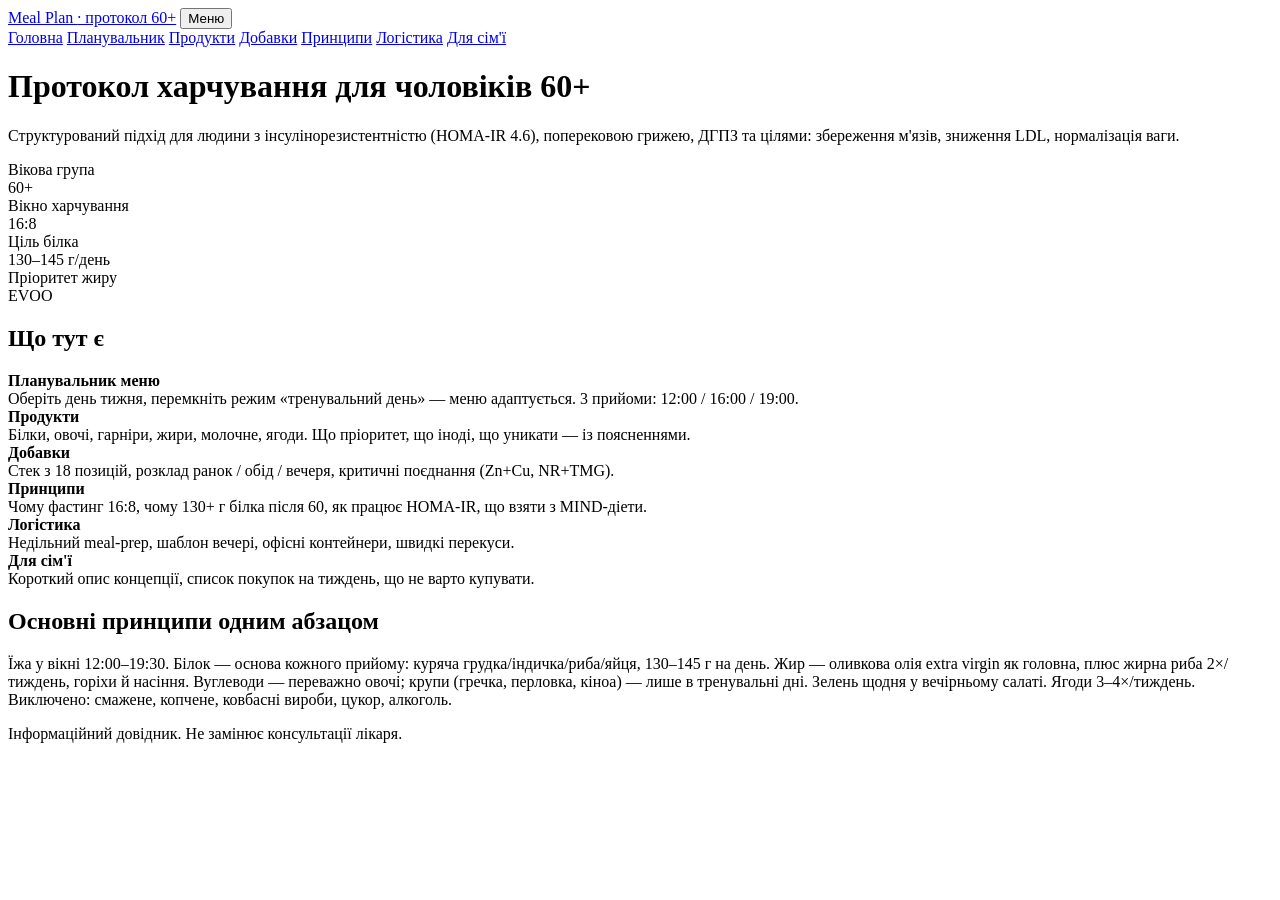
==== index.html @ ad132ace "Add files via upload" ====
<!DOCTYPE html>
<html lang="uk">
<head>
  <meta charset="UTF-8">
  <meta name="viewport" content="width=device-width, initial-scale=1.0">
  <title>Головна · Meal Plan</title>
  <meta name="description" content="Протокол харчування для чоловіків 60+ з інсулінорезистентністю. Меню на тиждень, продукти, добавки, принципи.">
  <link rel="stylesheet" href="style.css">
</head>
<body>
<header class="topnav">
  <div class="topnav-inner">
    <a href="index.html" class="logo">Meal Plan <span>· протокол 60+</span></a>
    <button class="menu-toggle" aria-label="Меню">Меню</button>
    <nav class="navlinks">
      <a href="index.html" class="active">Головна</a>
      <a href="planner.html">Планувальник</a>
      <a href="products.html">Продукти</a>
      <a href="supplements.html">Добавки</a>
      <a href="principles.html">Принципи</a>
      <a href="recipes.html">Логістика</a>
      <a href="family.html">Для сім'ї</a>
    </nav>
  </div>
</header>

<main class="container">

<h1>Протокол харчування для чоловіків 60+</h1>
<p class="lead">Структурований підхід для людини з інсулінорезистентністю (HOMA-IR 4.6), поперековою грижею, ДГПЗ та цілями: збереження м'язів, зниження LDL, нормалізація ваги.</p>

<div class="metrics">
  <div class="metric"><div class="label">Вікова група</div><div class="value">60+</div></div>
  <div class="metric"><div class="label">Вікно харчування</div><div class="value">16:8</div></div>
  <div class="metric"><div class="label">Ціль білка</div><div class="value">130–145 г/день</div></div>
  <div class="metric"><div class="label">Пріоритет жиру</div><div class="value">EVOO</div></div>
</div>

<h2>Що тут є</h2>
<div class="card-grid">
  <a href="planner.html" style="text-decoration:none; color:inherit;">
    <div class="card">
      <div class="card-title"><strong>Планувальник меню</strong></div>
      <div class="card-sub">Оберіть день тижня, перемкніть режим «тренувальний день» — меню адаптується. 3 прийоми: 12:00 / 16:00 / 19:00.</div>
    </div>
  </a>
  <a href="products.html" style="text-decoration:none; color:inherit;">
    <div class="card">
      <div class="card-title"><strong>Продукти</strong></div>
      <div class="card-sub">Білки, овочі, гарніри, жири, молочне, ягоди. Що пріоритет, що іноді, що уникати — із поясненнями.</div>
    </div>
  </a>
  <a href="supplements.html" style="text-decoration:none; color:inherit;">
    <div class="card">
      <div class="card-title"><strong>Добавки</strong></div>
      <div class="card-sub">Стек з 18 позицій, розклад ранок / обід / вечеря, критичні поєднання (Zn+Cu, NR+TMG).</div>
    </div>
  </a>
  <a href="principles.html" style="text-decoration:none; color:inherit;">
    <div class="card">
      <div class="card-title"><strong>Принципи</strong></div>
      <div class="card-sub">Чому фастинг 16:8, чому 130+ г білка після 60, як працює HOMA-IR, що взяти з MIND-діети.</div>
    </div>
  </a>
  <a href="recipes.html" style="text-decoration:none; color:inherit;">
    <div class="card">
      <div class="card-title"><strong>Логістика</strong></div>
      <div class="card-sub">Недільний meal-prep, шаблон вечері, офісні контейнери, швидкі перекуси.</div>
    </div>
  </a>
  <a href="family.html" style="text-decoration:none; color:inherit;">
    <div class="card">
      <div class="card-title"><strong>Для сім'ї</strong></div>
      <div class="card-sub">Короткий опис концепції, список покупок на тиждень, що не варто купувати.</div>
    </div>
  </a>
</div>

<h2>Основні принципи одним абзацом</h2>
<p>Їжа у вікні 12:00–19:30. Білок — основа кожного прийому: куряча грудка/індичка/риба/яйця, 130–145 г на день. Жир — оливкова олія extra virgin як головна, плюс жирна риба 2×/тиждень, горіхи й насіння. Вуглеводи — переважно овочі; крупи (гречка, перловка, кіноа) — лише в тренувальні дні. Зелень щодня у вечірньому салаті. Ягоди 3–4×/тиждень. Виключено: смажене, копчене, ковбасні вироби, цукор, алкоголь.</p>

</main>

<footer class="footer container">
  <p>Інформаційний довідник. Не замінює консультації лікаря.</p>
</footer>

<script src="script.js"></script>
</body>
</html>
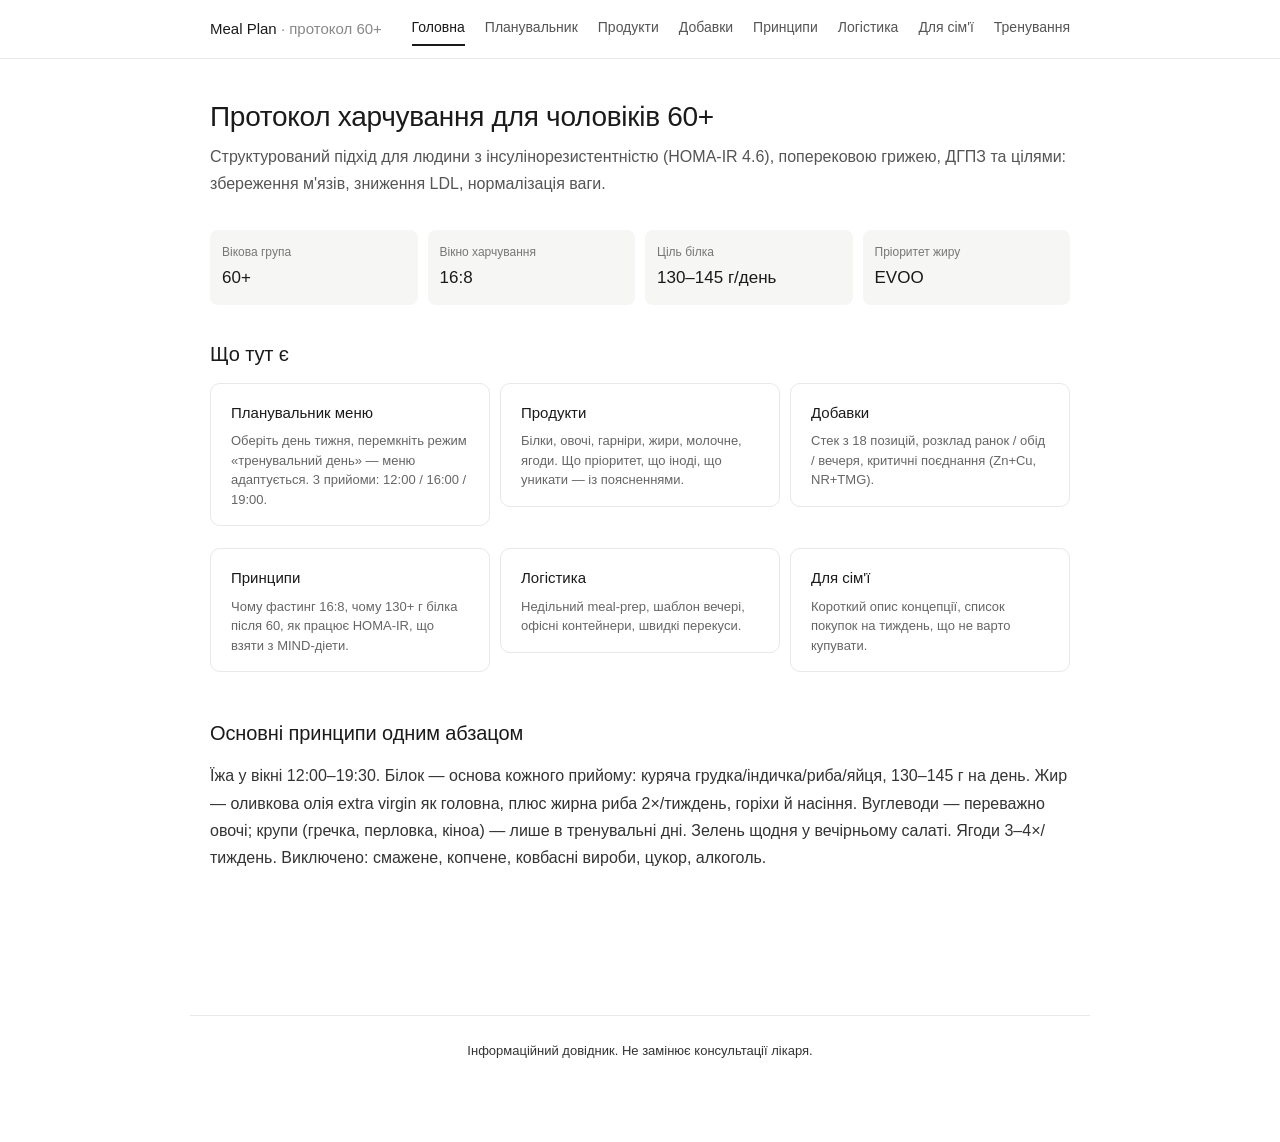
==== commit 1ea577fd: "Update index.html" ====
--- a/index.html
+++ b/index.html
@@ -20,6 +20,7 @@
       <a href="principles.html">Принципи</a>
       <a href="recipes.html">Логістика</a>
       <a href="family.html">Для сім'ї</a>
+      <a href="training.html">Тренування</a>
     </nav>
   </div>
 </header>
@@ -87,4 +88,4 @@
 
 <script src="script.js"></script>
 </body>
-</html>+</html>
--- a/style.css
+++ b/style.css
@@ -0,0 +1,338 @@
+/* === Base === */
+* { box-sizing: border-box; margin: 0; padding: 0; }
+
+html { font-size: 16px; scroll-behavior: smooth; }
+
+body {
+  font-family: -apple-system, BlinkMacSystemFont, "Segoe UI", Roboto, "Helvetica Neue", Arial, sans-serif;
+  color: #1a1a1a;
+  background: #ffffff;
+  line-height: 1.7;
+  -webkit-font-smoothing: antialiased;
+}
+
+/* === Layout === */
+.container {
+  max-width: 900px;
+  margin: 0 auto;
+  padding: 1.5rem 1.25rem 4rem;
+}
+
+/* === Top nav === */
+.topnav {
+  border-bottom: 1px solid #e8e8e8;
+  background: #fff;
+  position: sticky;
+  top: 0;
+  z-index: 10;
+}
+.topnav-inner {
+  max-width: 900px;
+  margin: 0 auto;
+  padding: 0.75rem 1.25rem;
+  display: flex;
+  align-items: center;
+  justify-content: space-between;
+  gap: 1rem;
+}
+.logo {
+  font-weight: 500;
+  font-size: 15px;
+  color: #1a1a1a;
+  text-decoration: none;
+  white-space: nowrap;
+}
+.logo span { color: #888; font-weight: 400; }
+
+.menu-toggle {
+  display: none;
+  background: none;
+  border: 1px solid #d8d8d8;
+  border-radius: 6px;
+  padding: 6px 10px;
+  cursor: pointer;
+  font-size: 14px;
+}
+
+.navlinks {
+  display: flex;
+  gap: 1.25rem;
+  flex-wrap: wrap;
+}
+.navlinks a {
+  color: #555;
+  text-decoration: none;
+  font-size: 14px;
+  padding: 4px 0;
+  border-bottom: 2px solid transparent;
+  transition: color 0.15s, border-color 0.15s;
+}
+.navlinks a:hover { color: #1a1a1a; }
+.navlinks a.active { color: #1a1a1a; border-bottom-color: #1a1a1a; }
+
+@media (max-width: 680px) {
+  .menu-toggle { display: block; }
+  .navlinks {
+    display: none;
+    position: absolute;
+    top: 100%;
+    left: 0;
+    right: 0;
+    background: #fff;
+    flex-direction: column;
+    gap: 0;
+    border-bottom: 1px solid #e8e8e8;
+    padding: 0.5rem 1.25rem 1rem;
+  }
+  .navlinks.open { display: flex; }
+  .navlinks a { padding: 10px 0; border-bottom: 1px solid #f0f0f0; }
+  .navlinks a:last-child { border-bottom: none; }
+}
+
+/* === Typography === */
+h1 {
+  font-size: 28px;
+  font-weight: 500;
+  line-height: 1.3;
+  margin: 1rem 0 0.5rem;
+  letter-spacing: -0.01em;
+}
+h2 {
+  font-size: 20px;
+  font-weight: 500;
+  margin: 2rem 0 0.75rem;
+  letter-spacing: -0.005em;
+}
+h3 {
+  font-size: 16px;
+  font-weight: 500;
+  margin: 1.5rem 0 0.5rem;
+}
+
+p { margin: 0 0 1rem; color: #333; }
+
+.lead {
+  font-size: 16px;
+  color: #555;
+  margin-bottom: 2rem;
+}
+
+ul, ol { margin: 0 0 1.25rem 1.25rem; }
+li { margin-bottom: 0.35rem; color: #333; }
+
+a { color: #0a5bc9; text-decoration: none; }
+a:hover { text-decoration: underline; }
+
+hr {
+  border: none;
+  border-top: 1px solid #e8e8e8;
+  margin: 2rem 0;
+}
+
+small, .muted { color: #888; font-size: 13px; }
+
+/* === Cards === */
+.card {
+  background: #fff;
+  border: 1px solid #e8e8e8;
+  border-radius: 10px;
+  padding: 1rem 1.25rem;
+  margin-bottom: 0.75rem;
+}
+
+.card-title {
+  display: flex;
+  justify-content: space-between;
+  align-items: flex-start;
+  gap: 12px;
+  margin-bottom: 6px;
+}
+.card-title strong { font-weight: 500; font-size: 15px; }
+.card-sub { font-size: 13px; color: #666; line-height: 1.5; }
+
+.card-grid {
+  display: grid;
+  grid-template-columns: repeat(auto-fit, minmax(240px, 1fr));
+  gap: 10px;
+}
+
+/* === Badges === */
+.badge {
+  font-size: 11px;
+  padding: 2px 8px;
+  border-radius: 12px;
+  white-space: nowrap;
+  display: inline-block;
+  font-weight: 500;
+}
+.badge-good { background: #EAF3DE; color: #173404; }
+.badge-ok   { background: #FAEEDA; color: #412402; }
+.badge-bad  { background: #FCEBEB; color: #501313; }
+.badge-info { background: #E6F1FB; color: #042C53; }
+
+/* === Summary box === */
+.summary {
+  background: #f6f6f4;
+  border-radius: 12px;
+  padding: 1rem 1.25rem;
+  margin-bottom: 2rem;
+}
+.summary p { margin: 0; }
+.summary .label { font-size: 13px; color: #777; margin-bottom: 4px; }
+.summary .value { font-size: 16px; font-weight: 500; color: #1a1a1a; }
+
+/* === Metrics === */
+.metrics {
+  display: grid;
+  grid-template-columns: repeat(auto-fit, minmax(140px, 1fr));
+  gap: 10px;
+  margin-bottom: 2rem;
+}
+.metric {
+  background: #f6f6f4;
+  border-radius: 8px;
+  padding: 12px;
+}
+.metric .label { font-size: 12px; color: #777; margin-bottom: 2px; }
+.metric .value { font-size: 17px; font-weight: 500; }
+
+/* === Tables === */
+table {
+  width: 100%;
+  border-collapse: collapse;
+  font-size: 14px;
+  margin: 1rem 0 1.5rem;
+}
+th, td {
+  text-align: left;
+  padding: 10px 8px;
+  border-bottom: 1px solid #ececec;
+  vertical-align: top;
+}
+th { font-weight: 500; color: #444; font-size: 13px; }
+
+/* === Tabs / Buttons === */
+.tabs {
+  display: flex;
+  gap: 4px;
+  border-bottom: 1px solid #e8e8e8;
+  margin-bottom: 1.5rem;
+  overflow-x: auto;
+  padding-bottom: 0;
+}
+.tab-btn {
+  padding: 10px 14px;
+  border: none;
+  background: transparent;
+  cursor: pointer;
+  font-size: 14px;
+  font-weight: 400;
+  color: #666;
+  border-bottom: 2px solid transparent;
+  white-space: nowrap;
+  font-family: inherit;
+}
+.tab-btn.active {
+  color: #1a1a1a;
+  font-weight: 500;
+  border-bottom-color: #1a1a1a;
+}
+.tab-btn:hover { color: #1a1a1a; }
+
+.day-btns {
+  display: flex;
+  gap: 6px;
+  flex-wrap: wrap;
+  margin-bottom: 1rem;
+}
+.day-btn {
+  padding: 8px 14px;
+  border: 1px solid #e0e0e0;
+  background: #fff;
+  border-radius: 8px;
+  cursor: pointer;
+  font-size: 13px;
+  font-family: inherit;
+  color: #1a1a1a;
+  transition: all 0.15s;
+}
+.day-btn.active {
+  background: #1a1a1a;
+  color: #fff;
+  border-color: #1a1a1a;
+  font-weight: 500;
+}
+.day-btn:hover:not(.active) {
+  background: #f5f5f5;
+}
+.day-btn.training {
+  border-color: #c8a050;
+}
+.day-btn.training.active {
+  background: #8a5c10;
+  border-color: #8a5c10;
+}
+
+/* === Meal blocks === */
+.meal {
+  background: #fff;
+  border: 1px solid #e8e8e8;
+  border-radius: 10px;
+  padding: 14px 16px;
+  margin-bottom: 10px;
+}
+.meal-head {
+  display: flex;
+  justify-content: space-between;
+  align-items: center;
+  margin-bottom: 8px;
+  flex-wrap: wrap;
+  gap: 8px;
+}
+.meal-time {
+  font-weight: 500;
+  font-size: 14px;
+  color: #1a1a1a;
+}
+.meal-protein {
+  font-size: 12px;
+  color: #777;
+}
+.meal ul { margin: 0 0 0 1.25rem; }
+.meal li { font-size: 14px; color: #333; line-height: 1.6; }
+
+/* === Highlight chips === */
+.chips {
+  display: flex;
+  flex-wrap: wrap;
+  gap: 6px;
+  margin-top: 10px;
+}
+.chip {
+  font-size: 11px;
+  padding: 3px 10px;
+  border-radius: 12px;
+  background: #EAF3DE;
+  color: #173404;
+}
+
+/* === Footer === */
+.footer {
+  margin-top: 4rem;
+  padding-top: 1.5rem;
+  border-top: 1px solid #e8e8e8;
+  color: #888;
+  font-size: 13px;
+  text-align: center;
+}
+
+/* === Page subnav (for products page) === */
+.subnav {
+  position: sticky;
+  top: 55px;
+  background: #fff;
+  border-bottom: 1px solid #e8e8e8;
+  margin: 0 -1.25rem 1.5rem;
+  padding: 0 1.25rem;
+  z-index: 5;
+}
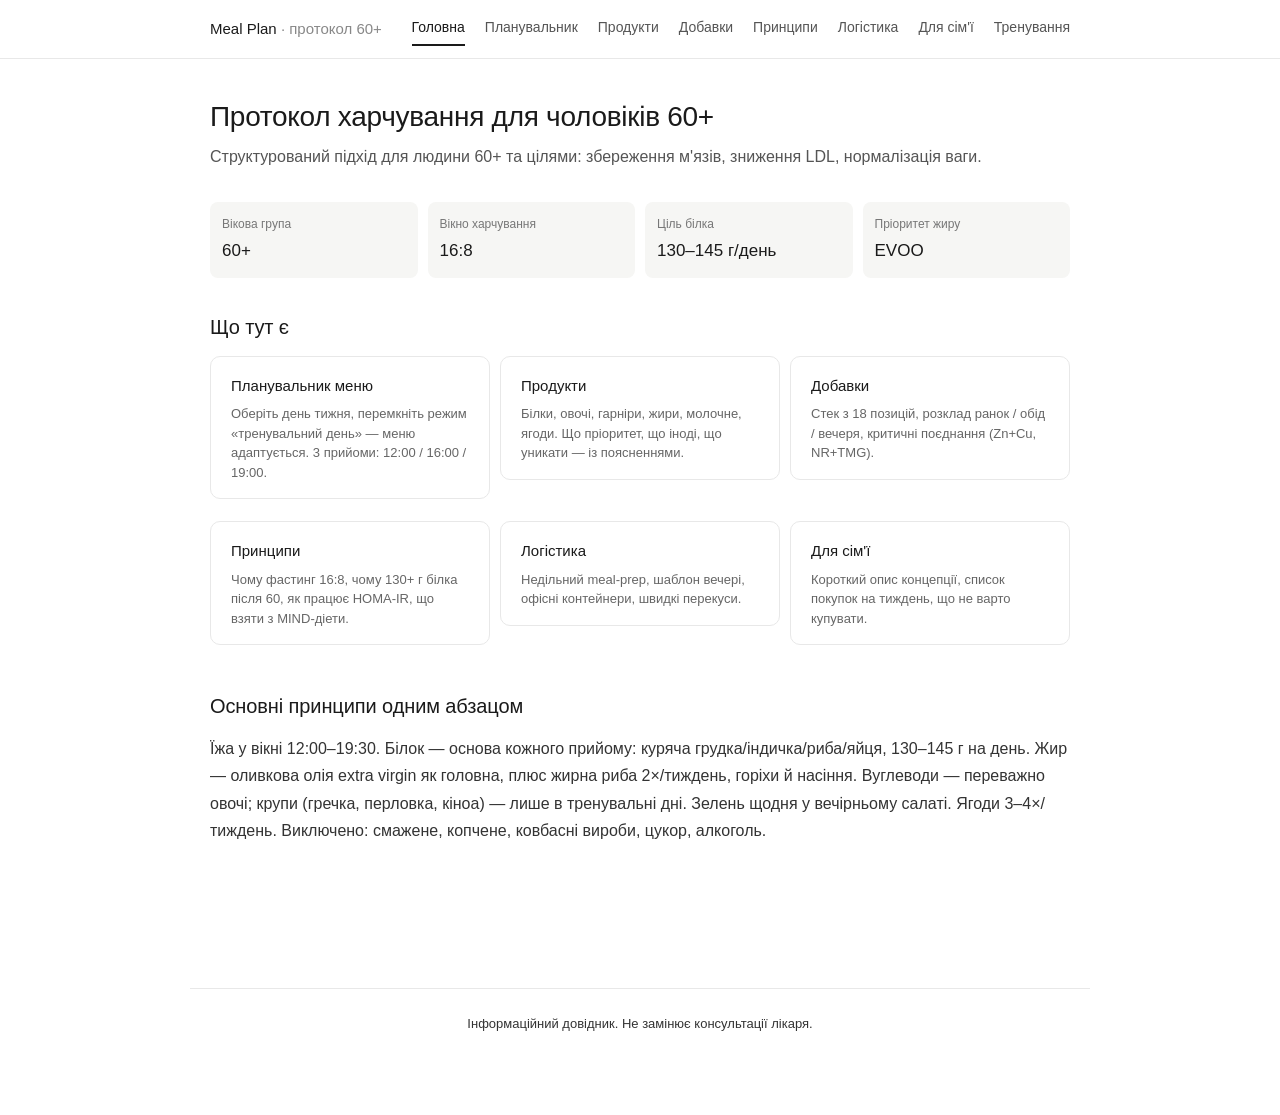
==== commit cf6fc9b5: "Update index.html" ====
--- a/index.html
+++ b/index.html
@@ -4,7 +4,7 @@
   <meta charset="UTF-8">
   <meta name="viewport" content="width=device-width, initial-scale=1.0">
   <title>Головна · Meal Plan</title>
-  <meta name="description" content="Протокол харчування для чоловіків 60+ з інсулінорезистентністю. Меню на тиждень, продукти, добавки, принципи.">
+  <meta name="description" content="Протокол харчування для чоловіків 60+. Меню на тиждень, продукти, добавки, принципи.">
   <link rel="stylesheet" href="style.css">
 </head>
 <body>
@@ -28,7 +28,7 @@
 <main class="container">
 
 <h1>Протокол харчування для чоловіків 60+</h1>
-<p class="lead">Структурований підхід для людини з інсулінорезистентністю (HOMA-IR 4.6), поперековою грижею, ДГПЗ та цілями: збереження м'язів, зниження LDL, нормалізація ваги.</p>
+<p class="lead">Структурований підхід для людини 60+ та цілями: збереження м'язів, зниження LDL, нормалізація ваги.</p>
 
 <div class="metrics">
   <div class="metric"><div class="label">Вікова група</div><div class="value">60+</div></div>
